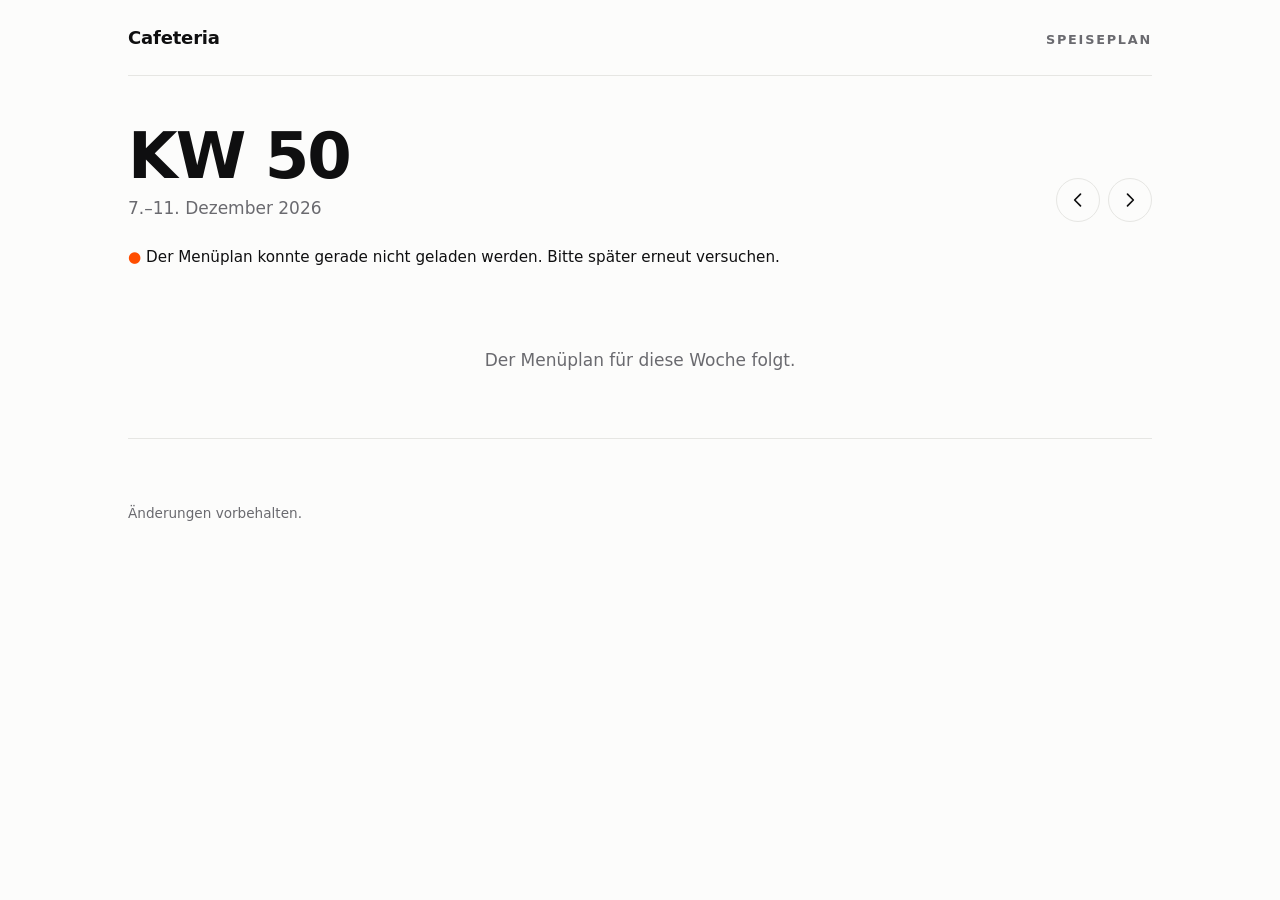
==== site/index.html @ 2e75e968 "Cafeteria-Speiseplan: statische Seite mit Google-Sheet-Anbindung - Wochenansicht Mo-Fr mit Navigatio" ====
<!doctype html>
<html lang="de">
<head>
  <meta charset="utf-8">
  <meta name="viewport" content="width=device-width, initial-scale=1">
  <meta name="color-scheme" content="light dark">
  <meta http-equiv="Content-Security-Policy" content="default-src 'none'; script-src 'self'; style-src 'self'; img-src 'self' data:; connect-src 'self' https://docs.google.com https://*.googleusercontent.com; base-uri 'none'; form-action 'none'">
  <title>Cafeteria – Speiseplan</title>
  <meta name="description" content="Der Speiseplan der Woche – Montag bis Freitag.">
  <meta name="theme-color" content="#fcfcfb">
  <link rel="icon" href="data:image/svg+xml,%3Csvg xmlns='http://www.w3.org/2000/svg' viewBox='0 0 100 100'%3E%3Ccircle cx='50' cy='50' r='34' fill='%23ff4d00'/%3E%3C/svg%3E">
  <link rel="stylesheet" href="style.css">
  <script src="app.js" defer></script>
</head>
<body>
  <header class="wrap top">
    <h1 class="brand" id="title">Cafeteria</h1>
    <span class="tag">Speiseplan</span>
  </header>

  <main class="wrap">
    <nav class="weeknav" aria-label="Woche wählen">
      <div class="weekinfo">
        <h2 id="weektitle">Kalenderwoche</h2>
        <p id="weekrange"></p>
      </div>
      <div class="weekctl">
        <button type="button" class="linkbtn" id="today" hidden>Aktuelle Woche</button>
        <button type="button" class="navbtn" id="prev" aria-label="Vorherige Woche">
          <svg viewBox="0 0 24 24" width="20" height="20" aria-hidden="true"><path d="M15 5l-7 7 7 7" fill="none" stroke="currentColor" stroke-width="2" stroke-linecap="round" stroke-linejoin="round"/></svg>
        </button>
        <button type="button" class="navbtn" id="next" aria-label="Nächste Woche">
          <svg viewBox="0 0 24 24" width="20" height="20" aria-hidden="true"><path d="M9 5l7 7-7 7" fill="none" stroke="currentColor" stroke-width="2" stroke-linecap="round" stroke-linejoin="round"/></svg>
        </button>
      </div>
    </nav>

    <p id="status" class="status" role="status">Menüplan wird geladen …</p>
    <section id="days" class="days" aria-label="Speiseplan der Woche"></section>
  </main>

  <footer class="wrap footer">
    <p>Änderungen vorbehalten.</p>
    <noscript><p>Für den Speiseplan wird JavaScript benötigt.</p></noscript>
  </footer>
</body>
</html>
---- site/style.css ----
:root {
  --bg: #fcfcfb;
  --ink: #0f0f10;
  --muted: #6a6a6f;
  --line: #e6e6e3;
  --accent: #ff4d00; /* einzige Akzentfarbe: nur für Markierungen, nie für Fließtext */
}

@media (prefers-color-scheme: dark) {
  :root {
    --bg: #0e0e0f;
    --ink: #f4f4f2;
    --muted: #a0a0a6;
    --line: #2a2a2d;
  }
}

* { box-sizing: border-box; }

html { -webkit-text-size-adjust: 100%; }

body {
  margin: 0;
  background: var(--bg);
  color: var(--ink);
  font: 400 1.0625rem/1.5 system-ui, "Segoe UI Variable", "Segoe UI", -apple-system, Roboto, sans-serif;
  -webkit-font-smoothing: antialiased;
}

.wrap {
  width: min(64rem, 100% - 3rem);
  margin-inline: auto;
}

/* ---------- Kopf ---------- */

.top {
  display: flex;
  align-items: baseline;
  justify-content: space-between;
  gap: 1rem;
  padding: 1.5rem 0;
  border-bottom: 1px solid var(--line);
}

.brand {
  margin: 0;
  font-size: 1.125rem;
  font-weight: 700;
  letter-spacing: -0.01em;
}

.tag {
  color: var(--muted);
  font-size: 0.8rem;
  font-weight: 600;
  letter-spacing: 0.14em;
  text-transform: uppercase;
}

/* ---------- Wochennavigation ---------- */

.weeknav {
  display: flex;
  align-items: flex-end;
  justify-content: space-between;
  gap: 1.5rem;
  padding: 3rem 0 1.5rem;
}

.weekinfo h2 {
  margin: 0;
  font-size: clamp(2.5rem, 8vw, 4rem);
  line-height: 1;
  font-weight: 700;
  letter-spacing: -0.03em;
}

.weekinfo p {
  margin: 0.5rem 0 0;
  color: var(--muted);
}

.weekctl {
  display: flex;
  align-items: center;
  gap: 0.5rem;
}

.navbtn {
  display: grid;
  place-items: center;
  width: 2.75rem;
  height: 2.75rem;
  border: 1px solid var(--line);
  border-radius: 50%;
  background: none;
  color: var(--ink);
  cursor: pointer;
  transition: background-color 0.15s ease, color 0.15s ease, border-color 0.15s ease;
}

.navbtn:hover {
  background: var(--ink);
  border-color: var(--ink);
  color: var(--bg);
}

.linkbtn {
  padding: 0.25rem 0.5rem;
  border: 0;
  background: none;
  color: var(--ink);
  font: 600 0.9rem/1.4 inherit;
  text-decoration: underline;
  text-underline-offset: 0.25em;
  cursor: pointer;
}

.linkbtn[hidden] { display: none; }

button:focus-visible {
  outline: 2px solid var(--ink);
  outline-offset: 3px;
}

/* ---------- Status ---------- */

.status {
  margin: 0 0 1rem;
  color: var(--muted);
  font-size: 0.95rem;
}

.status:empty { display: none; }
.status.is-warn { color: var(--ink); }
.status.is-warn::before { content: "● "; color: var(--accent); }

/* ---------- Tage ---------- */

.days {
  margin: 0 0 4rem;
  border-bottom: 1px solid var(--line);
}

.day {
  display: grid;
  grid-template-columns: 11rem 1fr;
  gap: 0.75rem 2rem;
  padding: 1.75rem 0;
  border-top: 1px solid var(--line);
}

.day-head {
  display: flex;
  flex-direction: column;
  align-items: flex-start;
  gap: 0.15rem;
}

.day-name {
  display: flex;
  align-items: center;
  gap: 0.6rem;
  margin: 0;
  font-size: 1.25rem;
  font-weight: 650;
  letter-spacing: -0.01em;
}

.day-date {
  color: var(--muted);
  font-variant-numeric: tabular-nums;
}

.day.is-today .day-name::before {
  content: "";
  width: 0.6rem;
  height: 0.6rem;
  border-radius: 50%;
  background: var(--accent);
}

.badge {
  margin-top: 0.25rem;
  font-size: 0.7rem;
  font-weight: 700;
  letter-spacing: 0.14em;
  text-transform: uppercase;
}

.dishes {
  display: grid;
  gap: 1rem;
  margin: 0;
  padding: 0;
  list-style: none;
}

.dish-de,
.dish-en { display: block; }

.dish-de {
  font-size: 1.1875rem;
  font-weight: 500;
  line-height: 1.35;
}

.dish-en {
  color: var(--muted);
  font-size: 0.975rem;
  line-height: 1.4;
}

/* geschlossen (Feiertag, Betriebsferien …) */

.day.is-closed .day-name { color: var(--muted); }

.closed-label {
  margin: 0;
  color: var(--muted);
  font-size: 0.7rem;
  font-weight: 700;
  letter-spacing: 0.14em;
  text-transform: uppercase;
}

.closed-note {
  margin: 0.15rem 0 0;
  color: var(--muted);
}

.closed-note .dish-de { font-weight: 500; }

.pending {
  margin: 0;
  color: var(--muted);
}

.empty {
  margin: 0;
  padding: 4rem 0;
  color: var(--muted);
  text-align: center;
}

.footer {
  padding-bottom: 2.5rem;
  color: var(--muted);
  font-size: 0.85rem;
}

.footer p { margin: 0.25rem 0; }

@media (max-width: 40rem) {
  .wrap { width: min(64rem, 100% - 2rem); }
  .weeknav { padding-top: 2rem; }
  .day { grid-template-columns: 1fr; gap: 0.75rem; padding: 1.5rem 0; }
  .day-head { flex-direction: row; align-items: baseline; flex-wrap: wrap; gap: 0.25rem 0.75rem; }
  .badge { margin-top: 0; }
}

@media (prefers-reduced-motion: reduce) {
  .navbtn { transition: none; }
}

/* ---------- Druck (Aushang) ---------- */

@media print {
  :root { --bg: #fff; --ink: #000; --muted: #444; --line: #bbb; }
  .navbtn, .linkbtn, .status:empty, .footer { display: none; }
  .weeknav { padding-top: 1.5rem; }
  .day { break-inside: avoid; }
}
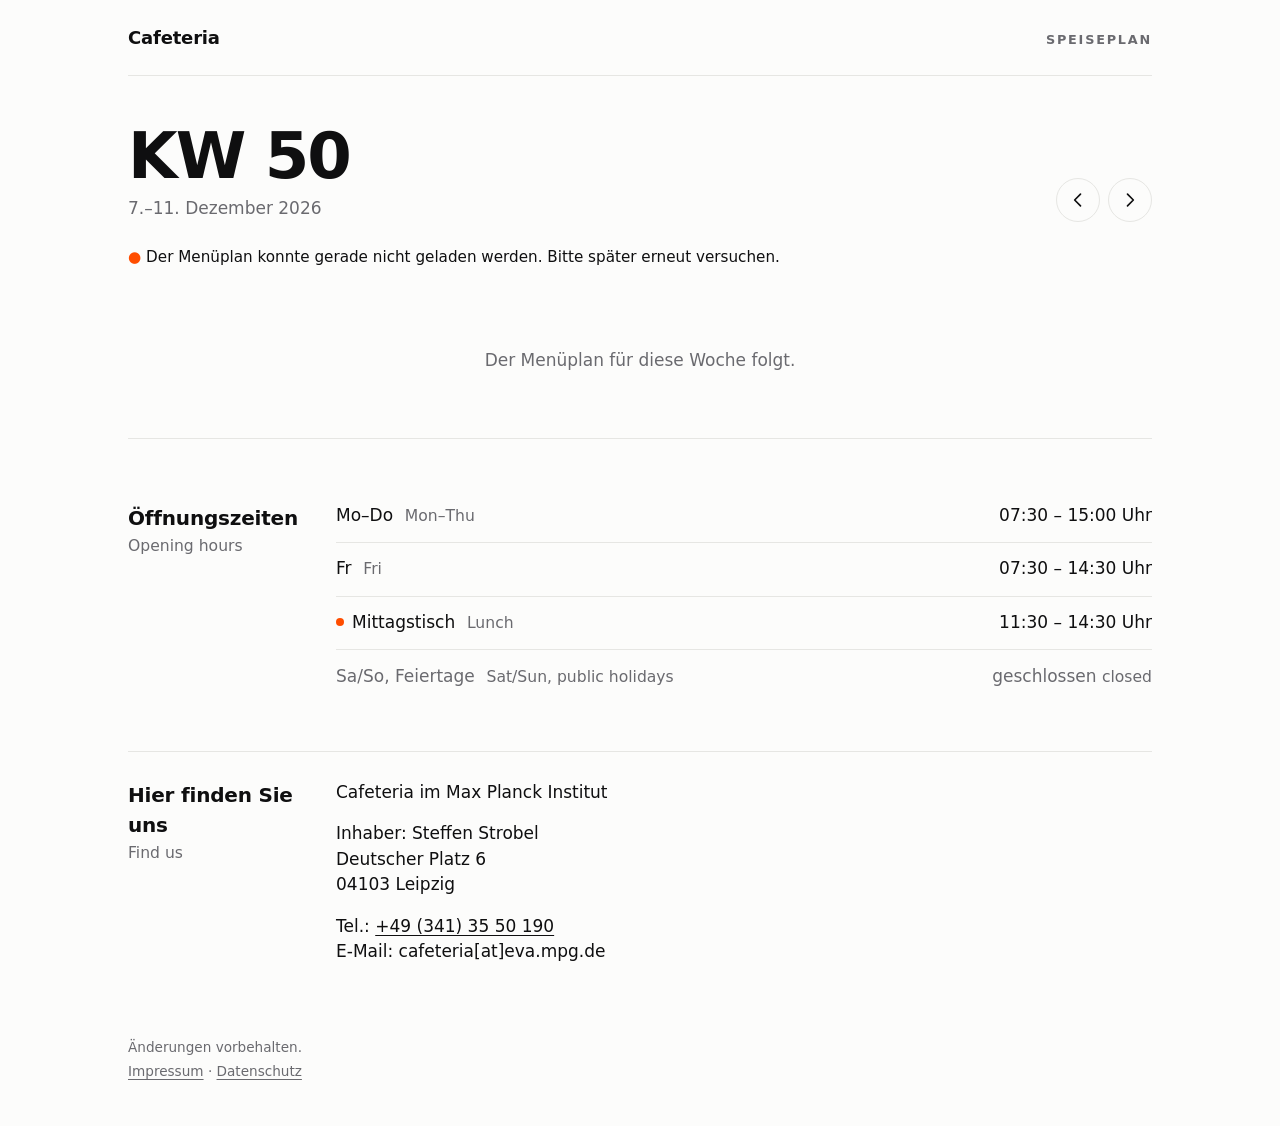
==== commit b185c423: "Öffnungszeiten, Adresse, Impressum und Datenschutz ergänzt Co-Authored-By: Claude Sonnet 5.5 <norepl" ====
--- a/site/index.html
+++ b/site/index.html
@@ -37,10 +37,55 @@
 
     <p id="status" class="status" role="status">Menüplan wird geladen …</p>
     <section id="days" class="days" aria-label="Speiseplan der Woche"></section>
+
+    <section class="hours" aria-labelledby="hours-title">
+      <h2 id="hours-title" class="hours-title">
+        Öffnungszeiten
+        <span class="en" lang="en">Opening hours</span>
+      </h2>
+      <dl class="hours-list">
+        <div class="hours-row">
+          <dt>Mo–Do <span class="en" lang="en">Mon–Thu</span></dt>
+          <dd>07:30 – 15:00 Uhr</dd>
+        </div>
+        <div class="hours-row">
+          <dt>Fr <span class="en" lang="en">Fri</span></dt>
+          <dd>07:30 – 14:30 Uhr</dd>
+        </div>
+        <div class="hours-row is-lunch">
+          <dt>Mittagstisch <span class="en" lang="en">Lunch</span></dt>
+          <dd>11:30 – 14:30 Uhr</dd>
+        </div>
+        <div class="hours-row is-closed">
+          <dt>Sa/So, Feiertage <span class="en" lang="en">Sat/Sun, public holidays</span></dt>
+          <dd>geschlossen <span class="en" lang="en">closed</span></dd>
+        </div>
+      </dl>
+    </section>
+
+    <section class="hours contact" aria-labelledby="contact-title">
+      <h2 id="contact-title" class="hours-title">
+        Hier finden Sie uns
+        <span class="en" lang="en">Find us</span>
+      </h2>
+      <address class="contact-body">
+        <p class="contact-name">Cafeteria im Max Planck Institut</p>
+        <p>
+          Inhaber: Steffen Strobel<br>
+          Deutscher Platz 6<br>
+          04103 Leipzig
+        </p>
+        <p>
+          Tel.: <a href="tel:+493413550190">+49 (341) 35 50 190</a><br>
+          E-Mail: cafeteria[at]eva.mpg.de
+        </p>
+      </address>
+    </section>
   </main>
 
   <footer class="wrap footer">
     <p>Änderungen vorbehalten.</p>
+    <p><a href="impressum.html">Impressum</a> · <a href="datenschutz.html">Datenschutz</a></p>
     <noscript><p>Für den Speiseplan wird JavaScript benötigt.</p></noscript>
   </footer>
 </body>
--- a/site/style.css
+++ b/site/style.css
@@ -244,6 +244,82 @@
   text-align: center;
 }
 
+/* ---------- Öffnungszeiten ---------- */
+
+.hours {
+  display: grid;
+  grid-template-columns: 11rem 1fr;
+  gap: 0.75rem 2rem;
+  margin: 0 0 4rem;
+  padding: 0 0 0.5rem;
+}
+
+.hours-title {
+  margin: 0;
+  font-size: 1.25rem;
+  font-weight: 650;
+  letter-spacing: -0.01em;
+}
+
+.hours-title .en {
+  display: block;
+  margin-top: 0.15rem;
+  font-size: 0.975rem;
+  font-weight: 400;
+  letter-spacing: 0;
+}
+
+.hours-list { margin: 0; }
+
+.hours-row {
+  display: grid;
+  grid-template-columns: minmax(0, 1fr) auto;
+  align-items: baseline;
+  gap: 0.25rem 1.5rem;
+  padding: 0.85rem 0;
+  border-top: 1px solid var(--line);
+}
+
+.hours-row:first-child { border-top: 0; padding-top: 0; }
+
+.hours-row dt { font-weight: 500; }
+
+.hours-row dd {
+  margin: 0;
+  font-variant-numeric: tabular-nums;
+  text-align: right;
+}
+
+.hours .en {
+  color: var(--muted);
+  font-size: 0.975rem;
+  font-weight: 400;
+}
+
+.hours-row dt .en { margin-left: 0.4rem; }
+
+.hours-row.is-lunch dt::before {
+  content: "";
+  display: inline-block;
+  width: 0.5rem;
+  height: 0.5rem;
+  margin-right: 0.5rem;
+  border-radius: 50%;
+  background: var(--accent);
+  vertical-align: 0.1em;
+}
+
+.hours-row.is-closed dt,
+.hours-row.is-closed dd { color: var(--muted); }
+
+.hours + .hours { margin-top: -1.5rem; padding-top: 1.75rem; border-top: 1px solid var(--line); }
+
+.contact-body { font-style: normal; }
+.contact-body p { margin: 0 0 1rem; }
+.contact-body p:last-child { margin-bottom: 0; }
+.contact-name { font-weight: 500; }
+.contact-body a { color: var(--ink); text-underline-offset: 0.2em; }
+
 .footer {
   padding-bottom: 2.5rem;
   color: var(--muted);
@@ -251,6 +327,37 @@
 }
 
 .footer p { margin: 0.25rem 0; }
+.footer a { color: inherit; text-underline-offset: 0.2em; }
+.footer a:hover { color: var(--ink); }
+
+/* ---------- Impressum / Datenschutz ---------- */
+
+a.brand, a.tag { text-decoration: none; color: inherit; }
+a.tag { color: var(--muted); }
+a.tag:hover { color: var(--ink); }
+
+.legal {
+  padding: 3rem 0 4rem;
+}
+
+.legal > * { max-width: 42rem; }
+
+.legal h1 {
+  margin: 0 0 2rem;
+  font-size: clamp(2rem, 6vw, 3rem);
+  line-height: 1.05;
+  letter-spacing: -0.03em;
+}
+
+.legal h2 {
+  margin: 2.25rem 0 0.5rem;
+  font-size: 1.125rem;
+  font-weight: 650;
+  letter-spacing: -0.01em;
+}
+
+.legal p { margin: 0 0 1rem; }
+.legal a { color: var(--ink); text-underline-offset: 0.2em; }
 
 @media (max-width: 40rem) {
   .wrap { width: min(64rem, 100% - 2rem); }
@@ -258,6 +365,8 @@
   .day { grid-template-columns: 1fr; gap: 0.75rem; padding: 1.5rem 0; }
   .day-head { flex-direction: row; align-items: baseline; flex-wrap: wrap; gap: 0.25rem 0.75rem; }
   .badge { margin-top: 0; }
+  .hours { grid-template-columns: 1fr; gap: 1rem; }
+  .hours-title .en { display: inline; margin: 0 0 0 0.5rem; }
 }
 
 @media (prefers-reduced-motion: reduce) {
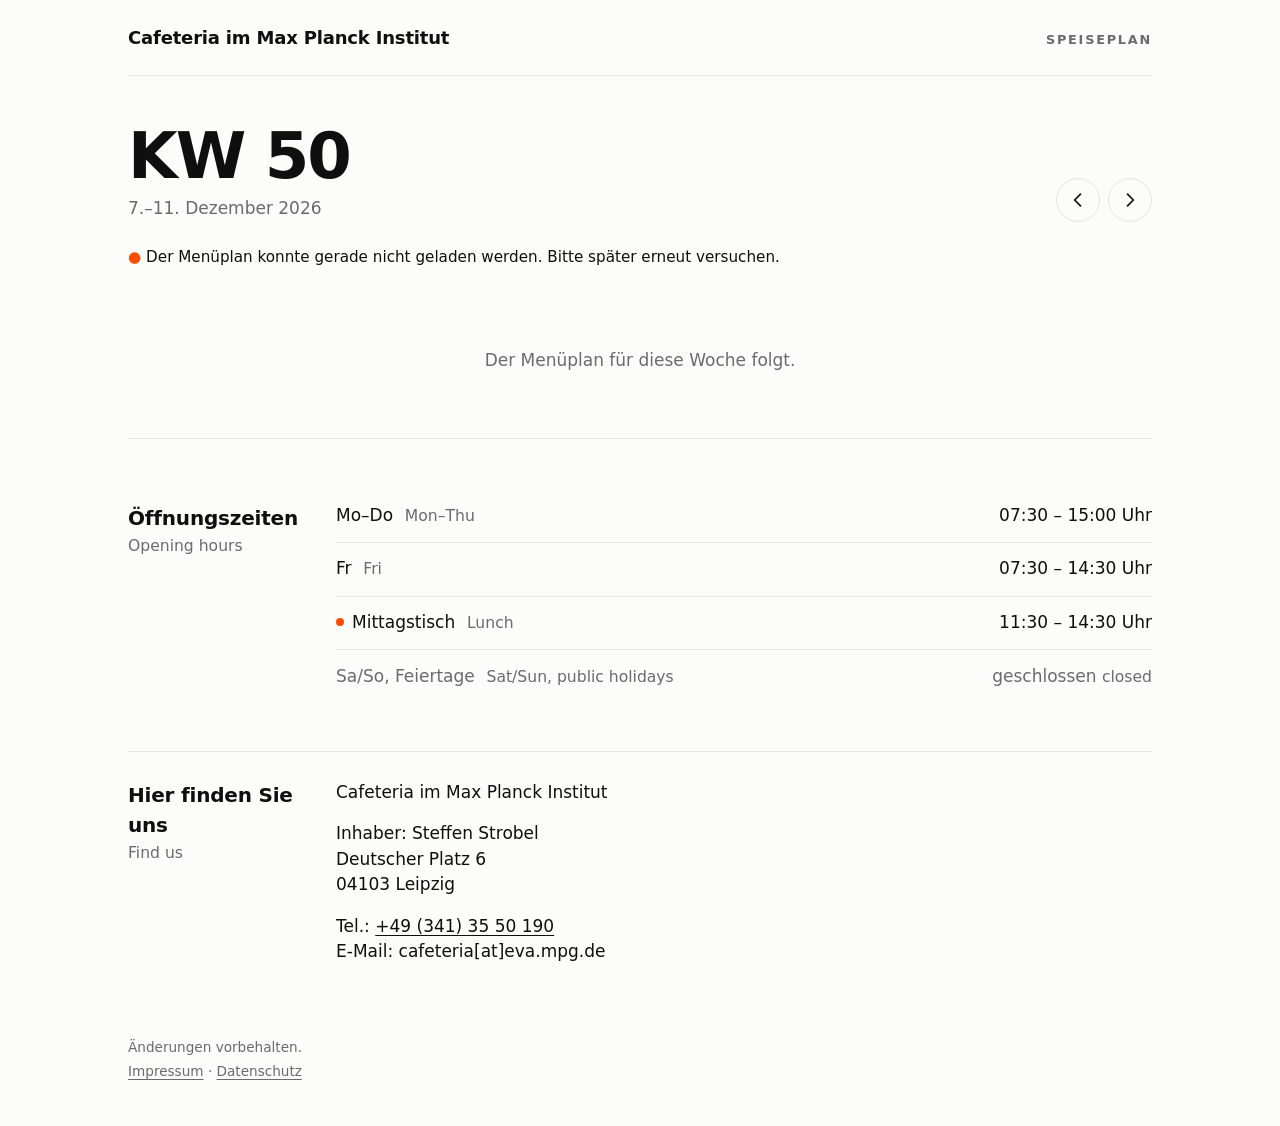
==== commit 171b5ac1: "Name der Cafeteria als Seitentitel übernehmen Co-Authored-By: Claude Sonnet 5.5 <noreply@anthropic.c" ====
--- a/site/index.html
+++ b/site/index.html
@@ -5,7 +5,7 @@
   <meta name="viewport" content="width=device-width, initial-scale=1">
   <meta name="color-scheme" content="light dark">
   <meta http-equiv="Content-Security-Policy" content="default-src 'none'; script-src 'self'; style-src 'self'; img-src 'self' data:; connect-src 'self' https://docs.google.com https://*.googleusercontent.com; base-uri 'none'; form-action 'none'">
-  <title>Cafeteria – Speiseplan</title>
+  <title>Cafeteria im Max Planck Institut – Speiseplan</title>
   <meta name="description" content="Der Speiseplan der Woche – Montag bis Freitag.">
   <meta name="theme-color" content="#fcfcfb">
   <link rel="icon" href="data:image/svg+xml,%3Csvg xmlns='http://www.w3.org/2000/svg' viewBox='0 0 100 100'%3E%3Ccircle cx='50' cy='50' r='34' fill='%23ff4d00'/%3E%3C/svg%3E">
@@ -14,7 +14,7 @@
 </head>
 <body>
   <header class="wrap top">
-    <h1 class="brand" id="title">Cafeteria</h1>
+    <h1 class="brand" id="title">Cafeteria im Max Planck Institut</h1>
     <span class="tag">Speiseplan</span>
   </header>
 
--- a/site/style.css
+++ b/site/style.css
@@ -37,8 +37,9 @@
 .top {
   display: flex;
   align-items: baseline;
+  flex-wrap: wrap;
   justify-content: space-between;
-  gap: 1rem;
+  gap: 0.25rem 1rem;
   padding: 1.5rem 0;
   border-bottom: 1px solid var(--line);
 }
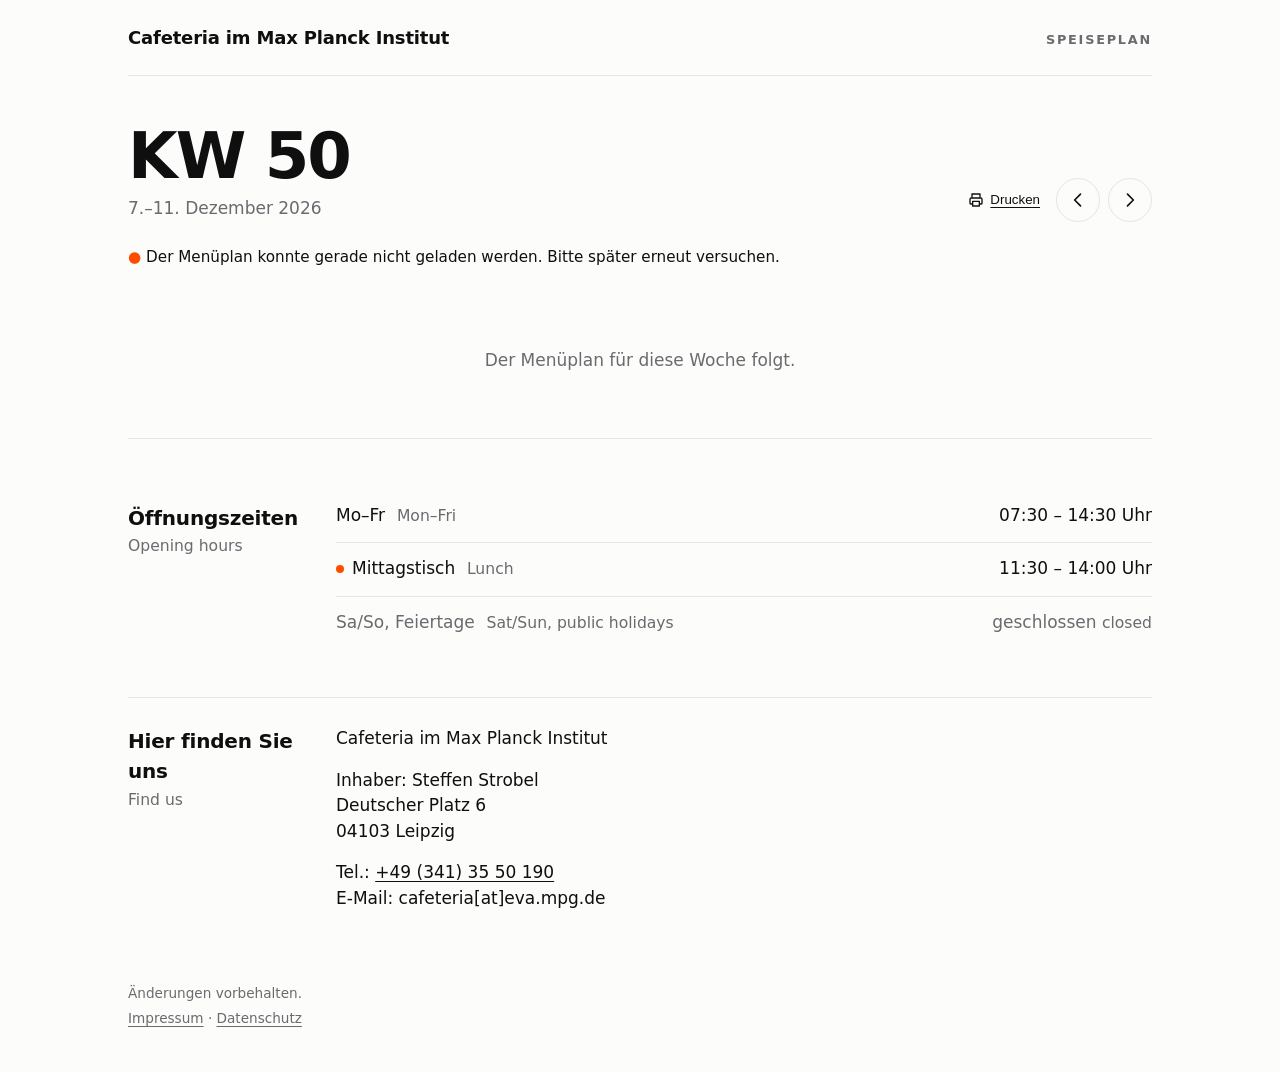
==== commit 501e160c: "Druckansicht (PDF), Zusatzstoffe in der Legende, neue Öffnungszeiten - Button "Drucken": A4-Layout n" ====
--- a/site/index.html
+++ b/site/index.html
@@ -13,6 +13,20 @@
   <script src="app.js" defer></script>
 </head>
 <body>
+  <!-- Layout-Tabelle: nur im Druck eine Tabelle. Ihr leerer Kopf/Fuß wird vom Browser auf jeder Seite wiederholt und ergibt so den Seitenrand. Am Bildschirm verhält sie sich wie normale Blöcke. -->
+  <table class="sheet" role="presentation">
+    <thead class="sheet-head" aria-hidden="true"><tr><td></td></tr></thead>
+    <tbody role="presentation"><tr role="presentation"><td role="presentation">
+  <!-- Nur im Druck: Kopf des Aushangs/PDFs -->
+  <div class="print-head" aria-hidden="true">
+    <img class="print-logo" src="minze.jpg" alt="" width="82" height="65">
+    <div>
+      <p class="print-name">Cafeteria im Max Planck Institut</p>
+      <p class="print-title" id="printtitle">Speiseplan</p>
+      <p class="print-lunch">Mittagstisch von 11:30 bis 14:00 Uhr</p>
+    </div>
+  </div>
+
   <header class="wrap top">
     <h1 class="brand" id="title">Cafeteria im Max Planck Institut</h1>
     <span class="tag">Speiseplan</span>
@@ -26,6 +40,10 @@
       </div>
       <div class="weekctl">
         <button type="button" class="linkbtn" id="today" hidden>Aktuelle Woche</button>
+        <button type="button" class="linkbtn printbtn" id="print">
+          <svg viewBox="0 0 24 24" width="16" height="16" aria-hidden="true"><path d="M6 9V3h12v6M6 18H4a1 1 0 0 1-1-1v-6a2 2 0 0 1 2-2h14a2 2 0 0 1 2 2v6a1 1 0 0 1-1 1h-2M7 14h10v7H7z" fill="none" stroke="currentColor" stroke-width="2" stroke-linecap="round" stroke-linejoin="round"/></svg>
+          Drucken
+        </button>
         <button type="button" class="navbtn" id="prev" aria-label="Vorherige Woche">
           <svg viewBox="0 0 24 24" width="20" height="20" aria-hidden="true"><path d="M15 5l-7 7 7 7" fill="none" stroke="currentColor" stroke-width="2" stroke-linecap="round" stroke-linejoin="round"/></svg>
         </button>
@@ -38,6 +56,28 @@
     <p id="status" class="status" role="status">Menüplan wird geladen …</p>
     <section id="days" class="days" aria-label="Speiseplan der Woche"></section>
 
+    <section id="legend" class="legend" aria-labelledby="legend-title" hidden>
+      <h2 id="legend-title" class="legend-title">
+        Allergene
+        <span class="en" lang="en">Allergens</span>
+      </h2>
+      <ul id="legend-list" class="legend-list"></ul>
+    </section>
+
+    <section id="legend-additives" class="legend" aria-labelledby="legend-additives-title" hidden>
+      <h2 id="legend-additives-title" class="legend-title">
+        Zusatzstoffe
+        <span class="en" lang="en">Additives</span>
+      </h2>
+      <ul id="legend-additives-list" class="legend-list"></ul>
+    </section>
+
+    <!-- Nur im Druck: Kontakt statt der ausführlichen Abschnitte -->
+    <p class="print-note">
+      Cafeteria im Max Planck Institut · Deutscher Platz 6, 04103 Leipzig · Tel. +49 (341) 35 50 190 ·
+      cafeteria[at]eva.mpg.de · Änderungen vorbehalten.
+    </p>
+
     <section class="hours" aria-labelledby="hours-title">
       <h2 id="hours-title" class="hours-title">
         Öffnungszeiten
@@ -45,16 +85,12 @@
       </h2>
       <dl class="hours-list">
         <div class="hours-row">
-          <dt>Mo–Do <span class="en" lang="en">Mon–Thu</span></dt>
-          <dd>07:30 – 15:00 Uhr</dd>
-        </div>
-        <div class="hours-row">
-          <dt>Fr <span class="en" lang="en">Fri</span></dt>
+          <dt>Mo–Fr <span class="en" lang="en">Mon–Fri</span></dt>
           <dd>07:30 – 14:30 Uhr</dd>
         </div>
         <div class="hours-row is-lunch">
           <dt>Mittagstisch <span class="en" lang="en">Lunch</span></dt>
-          <dd>11:30 – 14:30 Uhr</dd>
+          <dd>11:30 – 14:00 Uhr</dd>
         </div>
         <div class="hours-row is-closed">
           <dt>Sa/So, Feiertage <span class="en" lang="en">Sat/Sun, public holidays</span></dt>
@@ -88,5 +124,9 @@
     <p><a href="impressum.html">Impressum</a> · <a href="datenschutz.html">Datenschutz</a></p>
     <noscript><p>Für den Speiseplan wird JavaScript benötigt.</p></noscript>
   </footer>
+
+    </td></tr></tbody>
+    <tfoot class="sheet-foot" aria-hidden="true"><tr><td></td></tr></tfoot>
+  </table>
 </body>
 </html>
--- a/site/style.css
+++ b/site/style.css
@@ -4,6 +4,11 @@
   --muted: #6a6a6f;
   --line: #e6e6e3;
   --accent: #ff4d00; /* einzige Akzentfarbe: nur für Markierungen, nie für Fließtext */
+
+  /* Kennzeichnungen: dezent getönt, Text und Fläche jeweils mit ausreichend Kontrast */
+  --vegan-fg: #17562f;       --vegan-bg: #d7eddd;       --vegan-line: #b4d9bf;
+  --veg-fg: #2a6b40;         --veg-bg: #eef7f0;         --veg-line: #b5d9c0;
+  --gluten-fg: #7a4a21;      --gluten-bg: #f4ebe1;      --gluten-line: #e0cdb8;
 }
 
 @media (prefers-color-scheme: dark) {
@@ -12,6 +17,10 @@
     --ink: #f4f4f2;
     --muted: #a0a0a6;
     --line: #2a2a2d;
+
+    --vegan-fg: #8fd3a3;     --vegan-bg: #17301f;     --vegan-line: #285238;
+    --veg-fg: #86c79a;       --veg-bg: #131f17;       --veg-line: #2b4a37;
+    --gluten-fg: #d9ad82;    --gluten-bg: #2c2118;    --gluten-line: #4d3a27;
   }
 }
 
@@ -118,6 +127,7 @@
   cursor: pointer;
 }
 
+.linkbtn { white-space: nowrap; }
 .linkbtn[hidden] { display: none; }
 
 button:focus-visible {
@@ -140,7 +150,7 @@
 /* ---------- Tage ---------- */
 
 .days {
-  margin: 0 0 4rem;
+  margin: 0;
   border-bottom: 1px solid var(--line);
 }
 
@@ -192,10 +202,100 @@
 
 .dishes {
   display: grid;
-  gap: 1rem;
+  gap: 1.5rem;
   margin: 0;
   padding: 0;
   list-style: none;
+}
+
+.dish {
+  display: grid;
+  grid-template-columns: minmax(0, 1fr);
+  column-gap: 1rem;
+  row-gap: 0.2rem;
+  align-items: start;
+}
+
+.dish-text, .price { grid-row: 2; }
+
+/* Zeile 1: "SUPPE  Vegan" – Position und Kennzeichnung */
+.dish-meta {
+  grid-column: 1 / -1;
+  display: flex;
+  flex-wrap: wrap;
+  align-items: center;
+  gap: 0.25rem 0.6rem;
+}
+
+.dish-pos {
+  color: var(--muted);
+  font-size: 0.7rem;
+  font-weight: 700;
+  letter-spacing: 0.14em;
+  text-transform: uppercase;
+}
+
+.pill {
+  padding: 0 0.55rem;
+  border: 1px solid var(--muted);
+  border-radius: 999px;
+  color: var(--muted);
+  font-size: 0.7rem;
+  font-weight: 600;
+  letter-spacing: 0.02em;
+  line-height: 1.55;
+  white-space: nowrap;
+}
+
+/* Vegan kräftiger, vegetarisch heller (beide grün), glutenfrei braun */
+.pill.is-vegan { color: var(--vegan-fg); background: var(--vegan-bg); border-color: var(--vegan-line); }
+.pill.is-vegetarisch { color: var(--veg-fg); background: var(--veg-bg); border-color: var(--veg-line); }
+.pill.is-glutenfrei { color: var(--gluten-fg); background: var(--gluten-bg); border-color: var(--gluten-line); }
+
+/* Allergene: klein und hochgestellt direkt am Namen */
+.allergens {
+  margin-left: 0.2em;
+  color: var(--muted);
+  font-size: 0.66em;
+  font-weight: 600;
+  letter-spacing: 0.04em;
+  line-height: 0;
+  cursor: help;
+}
+
+.sr-only {
+  position: absolute;
+  width: 1px;
+  height: 1px;
+  margin: -1px;
+  overflow: hidden;
+  clip: rect(0 0 0 0);
+  white-space: nowrap;
+}
+
+.dishes[data-prices="1"] .dish { grid-template-columns: minmax(0, 1fr) 5rem; }
+.dishes[data-prices="2"] .dish { grid-template-columns: minmax(0, 1fr) 5rem 5rem; }
+.dishes[data-prices="2"] .price.is-single { grid-column: 3; }
+
+.price {
+  display: flex;
+  flex-direction: column;
+  align-items: flex-end;
+  font-variant-numeric: tabular-nums;
+  white-space: nowrap;
+}
+
+.price-value {
+  font-size: 1.1875rem;
+  font-weight: 500;
+  line-height: 1.35;
+}
+
+.price-label {
+  color: var(--muted);
+  font-size: 0.75rem;
+  letter-spacing: 0.04em;
+  line-height: 1.4;
 }
 
 .dish-de,
@@ -245,13 +345,56 @@
   text-align: center;
 }
 
+/* ---------- Legende (Allergene) ---------- */
+
+.legend {
+  display: grid;
+  grid-template-columns: 11rem 1fr;
+  gap: 0.75rem 2rem;
+  margin: 0;
+  padding: 1.25rem 0 0;
+  color: var(--muted);
+  font-size: 0.85rem;
+}
+
+.legend[hidden] { display: none; }
+
+.legend + .legend { padding-top: 0.5rem; }
+
+.legend-title {
+  margin: 0;
+  color: var(--ink);
+  font-size: 0.85rem;
+  font-weight: 650;
+}
+
+.legend-title .en { margin-left: 0.4rem; color: var(--muted); font-weight: 400; }
+
+.legend-list {
+  display: flex;
+  flex-wrap: wrap;
+  gap: 0.25rem 1.25rem;
+  margin: 0;
+  padding: 0;
+  list-style: none;
+}
+
+.legend-key {
+  display: inline-block;
+  min-width: 1em;
+  margin-right: 0.35em;
+  color: var(--ink);
+}
+
+.legend-item .en::before { content: "· "; }
+
 /* ---------- Öffnungszeiten ---------- */
 
 .hours {
   display: grid;
   grid-template-columns: 11rem 1fr;
   gap: 0.75rem 2rem;
-  margin: 0 0 4rem;
+  margin: 4rem 0 0;
   padding: 0 0 0.5rem;
 }
 
@@ -313,7 +456,8 @@
 .hours-row.is-closed dt,
 .hours-row.is-closed dd { color: var(--muted); }
 
-.hours + .hours { margin-top: -1.5rem; padding-top: 1.75rem; border-top: 1px solid var(--line); }
+.hours + .hours { margin-top: 2.5rem; padding-top: 1.75rem; border-top: 1px solid var(--line); }
+.contact { margin-bottom: 4rem; }
 
 .contact-body { font-style: normal; }
 .contact-body p { margin: 0 0 1rem; }
@@ -366,7 +510,12 @@
   .day { grid-template-columns: 1fr; gap: 0.75rem; padding: 1.5rem 0; }
   .day-head { flex-direction: row; align-items: baseline; flex-wrap: wrap; gap: 0.25rem 0.75rem; }
   .badge { margin-top: 0; }
-  .hours { grid-template-columns: 1fr; gap: 1rem; }
+  .dishes[data-prices="1"] .dish { grid-template-columns: minmax(0, 1fr) 4.25rem; column-gap: 0.75rem; }
+  .dishes[data-prices="2"] .dish { grid-template-columns: minmax(0, 1fr) 4.25rem 4.25rem; column-gap: 0.75rem; }
+  .price-value { font-size: 1.0625rem; }
+  .hours { grid-template-columns: 1fr; gap: 1rem; margin-top: 3rem; }
+  .hours + .hours { margin-top: 2rem; }
+  .legend { grid-template-columns: 1fr; gap: 0.5rem; }
   .hours-title .en { display: inline; margin: 0 0 0 0.5rem; }
 }
 
@@ -376,9 +525,108 @@
 
 /* ---------- Druck (Aushang) ---------- */
 
+/* Auf dem Bildschirm sind die Druck-Elemente unsichtbar; die Layout-Tabelle (.sheet) verhält sich wie normale Blöcke */
+.sheet, .sheet > tbody, .sheet > tbody > tr, .sheet > tbody > tr > td { display: block; padding: 0; border: 0; }
+.sheet-head, .sheet-foot, .print-head, .print-note { display: none; }
+
+.printbtn { display: inline-flex; align-items: center; gap: 0.4rem; }
+
+/* "Drucken" -> PDF: A4 hochkant. @page ohne Rand, damit der Browser keine eigene Kopf-/Fußzeile (Datum, URL) druckt;
+   die Ränder entstehen über body und die wiederholten Tabellen-Kopf/Fuß-Gruppen (.sheet-head/.sheet-foot). */
+@page { size: A4; margin: 0; }
+
 @media print {
-  :root { --bg: #fff; --ink: #000; --muted: #444; --line: #bbb; }
-  .navbtn, .linkbtn, .status:empty, .footer { display: none; }
-  .weeknav { padding-top: 1.5rem; }
-  .day { break-inside: avoid; }
-}
+  :root {
+    --bg: #fff; --ink: #000; --muted: #4a4a4f; --line: #c4c4c4;
+    --vegan-fg: #17562f;  --vegan-bg: #d7eddd;  --vegan-line: #9fcdac;
+    --veg-fg: #2a6b40;    --veg-bg: #eef7f0;    --veg-line: #a5d0b2;
+    --gluten-fg: #7a4a21; --gluten-bg: #f4ebe1; --gluten-line: #d6c0a8;
+  }
+
+  * { -webkit-print-color-adjust: exact; print-color-adjust: exact; }
+
+  html { font-size: 10pt; }
+
+  body {
+    margin: 0;
+    padding: 0 14mm;                /* oben/unten kommt der Rand aus der wiederholten Tabellen-Kopf-/Fußzeile */
+    background: #fff;
+    font-size: 10pt;
+    line-height: 1.3;
+  }
+
+  /* Echte Tabelle im Druck: Chrome wiederholt nur <thead>/<tfoot>, daher der Seitenrand (12 mm) auf jeder Seite */
+  .sheet { display: table; width: 100%; border-collapse: collapse; }
+  .sheet > thead { display: table-header-group; }
+  .sheet > tbody { display: table-row-group; }
+  .sheet > tfoot { display: table-footer-group; }
+  .sheet > tbody > tr { display: table-row; }
+  .sheet > tbody > tr > td { display: table-cell; }
+  .sheet > thead > tr, .sheet > tfoot > tr { display: table-row; }
+  .sheet > thead > tr > td, .sheet > tfoot > tr > td { display: table-cell; height: 12mm; padding: 0; }
+
+  /* nicht drucken */
+  .top, .weeknav, .status, .hours, .footer, .badge,
+  .navbtn, .linkbtn { display: none !important; }
+  .day.is-today .day-name::before { display: none; }
+
+  .wrap { width: auto; margin: 0; }
+
+  /* Kopf: Logo links, Titel daneben */
+  .print-head {
+    display: flex;
+    align-items: center;
+    gap: 5mm;
+    margin-bottom: 1mm;
+    padding-bottom: 4mm;
+    border-bottom: 1.5pt solid #000;
+  }
+  .print-head p { margin: 0; }
+  .print-logo { width: 20mm; height: auto; }
+  .print-name { color: var(--muted); font-size: 8pt; font-weight: 700; letter-spacing: 0.14em; text-transform: uppercase; }
+  .print-title { font-size: 18pt; font-weight: 700; letter-spacing: -0.01em; line-height: 1.15; }
+  .print-lunch { margin-top: 1mm; font-size: 10pt; }
+
+  /* Tage */
+  .days { border-bottom: 0; }
+  .day {
+    grid-template-columns: 24mm 1fr;
+    gap: 0 4mm;
+    padding: 3mm 0;
+    break-inside: avoid;
+  }
+  .day:last-child { break-after: avoid; }          /* letzter Tag bleibt bei der Legende */
+  .day-name { font-size: 12pt; }
+  .day-date { font-size: 9pt; }
+
+  .dishes { gap: 2.2mm; }
+  .dish { row-gap: 0; column-gap: 3mm; }
+  .dish-meta { gap: 0 2mm; }
+  .dish-pos { font-size: 6.5pt; }
+  .pill { padding: 0 1.6mm; font-size: 6.5pt; }
+  .dish-de, .price-value { font-size: 10.5pt; line-height: 1.25; }
+  .dish-en { font-size: 8.5pt; line-height: 1.25; }
+  .price-label { font-size: 6.5pt; line-height: 1.2; }
+  .allergens { cursor: auto; }
+
+  .dishes[data-prices="1"] .dish { grid-template-columns: minmax(0, 1fr) 16mm; }
+  .dishes[data-prices="2"] .dish { grid-template-columns: minmax(0, 1fr) 16mm 16mm; }
+
+  .empty { padding: 20mm 0; }
+
+  /* Legende und Kontakt */
+  .legend { grid-template-columns: 24mm 1fr; gap: 0 4mm; padding: 3mm 0 0; font-size: 7.5pt; break-before: avoid; }
+  .legend + .legend { padding-top: 1mm; }
+  .legend-title { font-size: 7.5pt; }
+  .legend-list { gap: 0.5mm 4mm; }
+
+  .print-note {
+    display: block;
+    margin: 4mm 0 0;
+    padding-top: 3mm;
+    border-top: 0.5pt solid var(--line);
+    color: var(--muted);
+    font-size: 7.5pt;
+    text-align: center;
+  }
+}
